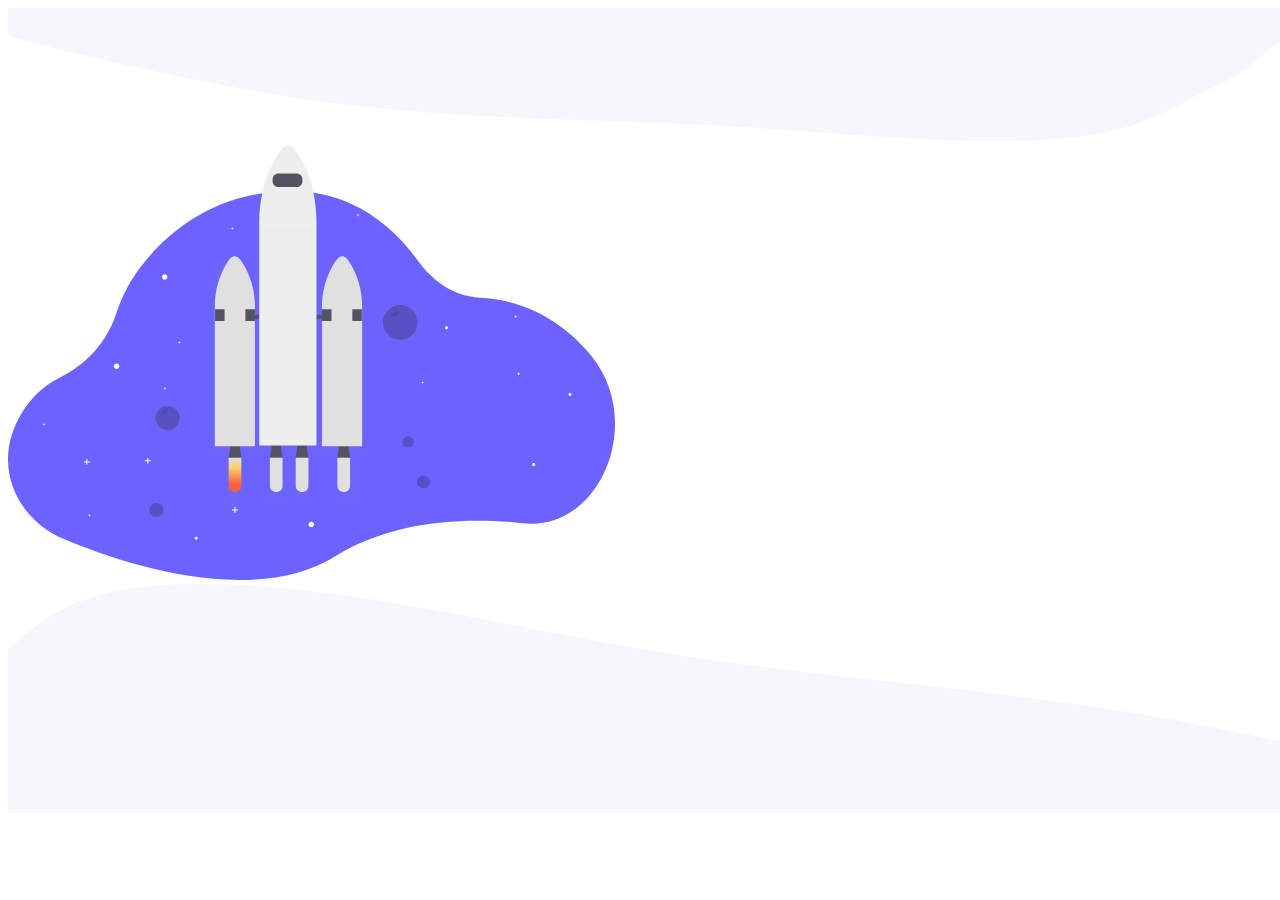
==== index.html @ 5edd7fac "start project" ====
<!DOCTYPE html>
<html lang="en">

<head>
  <meta charset="UTF-8">
  <meta name="viewport" content="width=device-width, initial-scale=1.0">
  <title>Countdown</title>
</head>

<body>
  <div class="container">
    <div class="top_image">
      <img src="./assets/top-image.svg" alt="imagem de sombra topo da página">
    </div>
    <div class="countdown">

    </div>
    <div class="image_foguete">
      <img src="./assets/rocket.svg" alt="imagem foguete cinza com funto azul">
    </div>
    <div class="bottom_image">
      <img src="./assets/bottom-image.svg" alt="imagem de sombra rodapé da página">
    </div>

  </div>
</body>

</html>
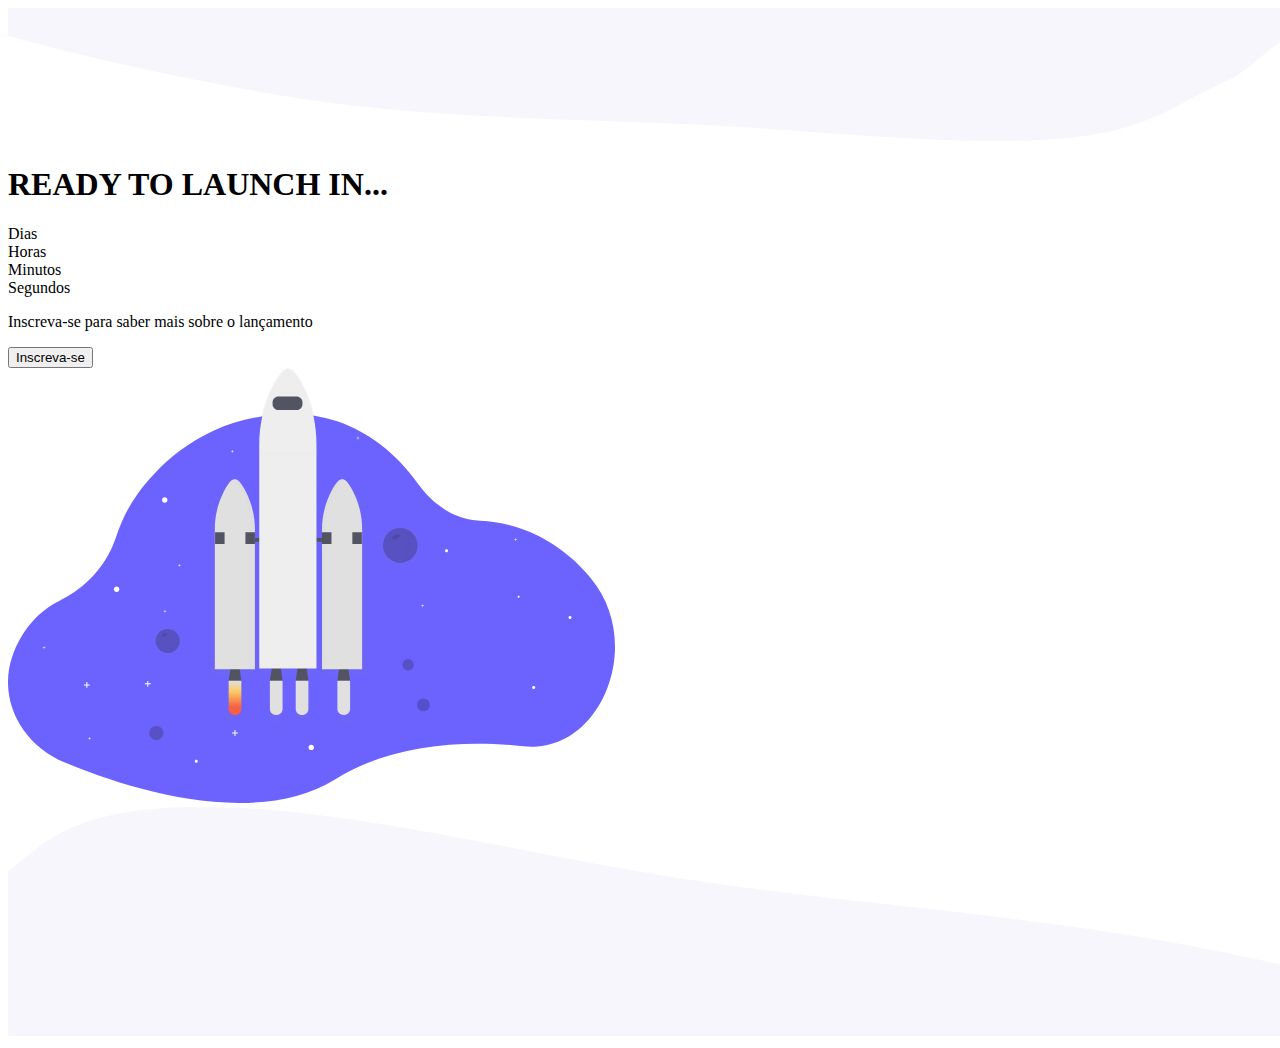
==== commit 779340dc: "end of HTML framework development" ====
--- a/index.html
+++ b/index.html
@@ -4,24 +4,49 @@
 <head>
   <meta charset="UTF-8">
   <meta name="viewport" content="width=device-width, initial-scale=1.0">
+  <link rel="preconnect" href="https://fonts.googleapis.com">
+  <link rel="preconnect" href="https://fonts.gstatic.com" crossorigin>
+  <link
+    href="https://fonts.googleapis.com/css2?family=Poppins:ital,wght@0,100;0,200;0,300;0,400;0,500;0,600;0,700;0,800;0,900;1,100;1,200;1,300;1,400;1,500;1,600;1,700;1,800;1,900&display=swap"
+    rel="stylesheet">
+
   <title>Countdown</title>
 </head>
 
 <body>
-  <div class="container">
+  <div class="background">
     <div class="top_image">
       <img src="./assets/top-image.svg" alt="imagem de sombra topo da página">
     </div>
-    <div class="countdown">
-
-    </div>
-    <div class="image_foguete">
-      <img src="./assets/rocket.svg" alt="imagem foguete cinza com funto azul">
+    <div class="container">
+      <div class="countdown" id="countdown">
+        <h1>READY TO LAUNCH IN...</h1>
+        <div class="time-box">
+          <span id="days"></span>
+          <span class="text">Dias</span>
+        </div>
+        <div class="time-box">
+          <span id="hours"></span>
+          <span class="text">Horas</span>
+        </div>
+        <div class="time-box">
+          <span id="minutes"></span>
+          <span class="text">Minutos</span>
+        </div>
+        <div class="time-box">
+          <span id="seconds"></span>
+          <span class="text">Segundos</span>
+        </div>
+        <p>Inscreva-se para saber mais sobre o lançamento</p>
+        <button class="subscribe_button">Inscreva-se</button>
+      </div>
+      <div class="image_foguete">
+        <img src="./assets/rocket.svg" alt="imagem foguete cinza com funto azul">
+      </div>
     </div>
     <div class="bottom_image">
       <img src="./assets/bottom-image.svg" alt="imagem de sombra rodapé da página">
     </div>
-
   </div>
 </body>
 
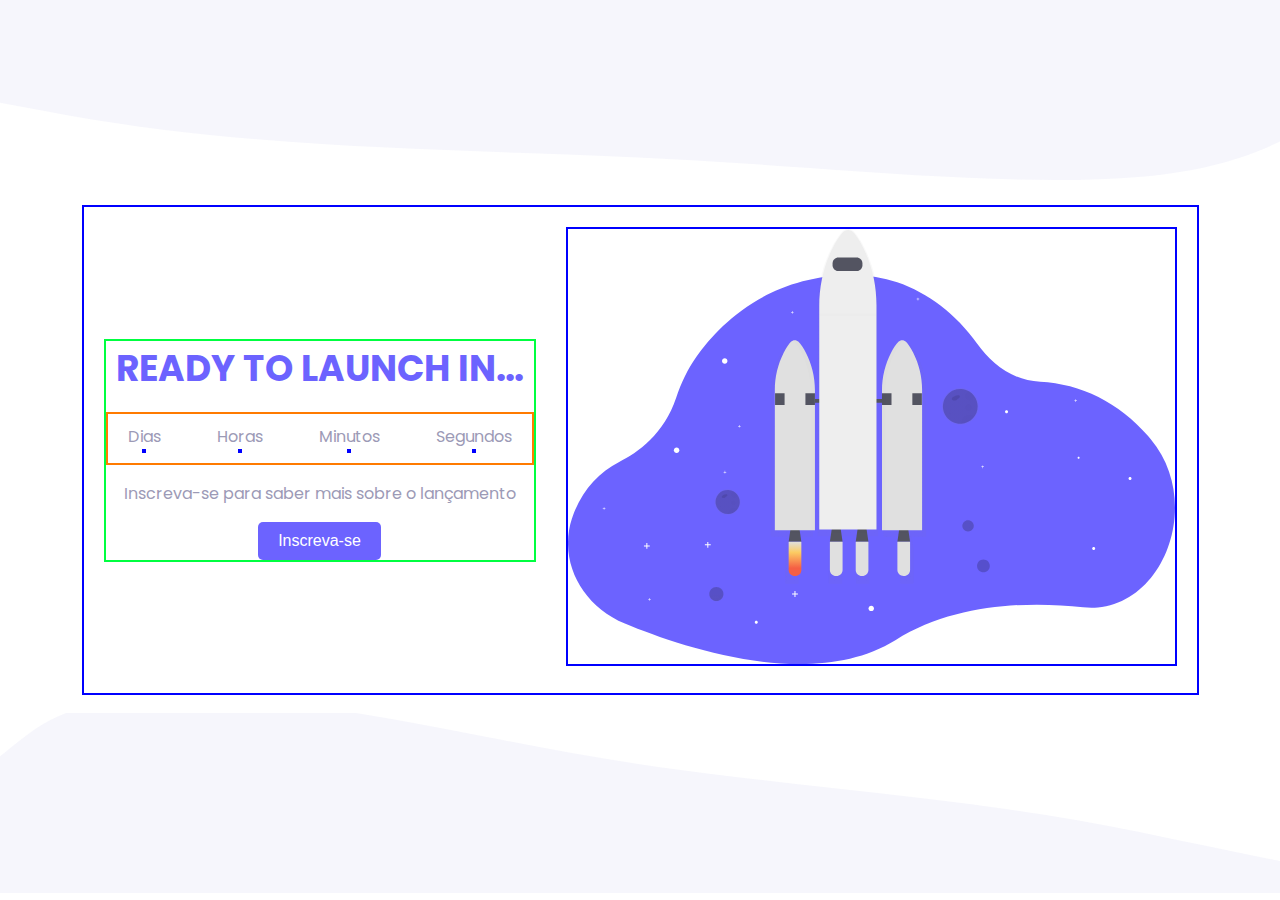
==== commit e2e2df9e: "start of applying styles" ====
--- a/index.html
+++ b/index.html
@@ -9,6 +9,7 @@
   <link
     href="https://fonts.googleapis.com/css2?family=Poppins:ital,wght@0,100;0,200;0,300;0,400;0,500;0,600;0,700;0,800;0,900;1,100;1,200;1,300;1,400;1,500;1,600;1,700;1,800;1,900&display=swap"
     rel="stylesheet">
+  <link rel="stylesheet" href="style.css">
 
   <title>Countdown</title>
 </head>
@@ -21,21 +22,23 @@
     <div class="container">
       <div class="countdown" id="countdown">
         <h1>READY TO LAUNCH IN...</h1>
-        <div class="time-box">
-          <span id="days"></span>
-          <span class="text">Dias</span>
-        </div>
-        <div class="time-box">
-          <span id="hours"></span>
-          <span class="text">Horas</span>
-        </div>
-        <div class="time-box">
-          <span id="minutes"></span>
-          <span class="text">Minutos</span>
-        </div>
-        <div class="time-box">
-          <span id="seconds"></span>
-          <span class="text">Segundos</span>
+        <div class="time-box-container">
+          <div class="time-box">
+            <p class="text">Dias</p>
+            <span id="days"></span>
+          </div>
+          <div class="time-box">
+            <p class="text">Horas</p>
+            <span id="hours"></span>
+          </div>
+          <div class="time-box">
+            <p class="text">Minutos</p>
+            <span id="minutes"></span>
+          </div>
+          <div class="time-box">
+            <p class="text">Segundos</p>
+            <span id="seconds"></span>
+          </div>
         </div>
         <p>Inscreva-se para saber mais sobre o lançamento</p>
         <button class="subscribe_button">Inscreva-se</button>
--- a/style.css
+++ b/style.css
@@ -0,0 +1,143 @@
+* {
+  margin: 0;
+  padding: 0;
+  box-sizing: border-box;
+}
+
+:root {
+  --background: #FFFFFF;
+  --black: #4D4C59;
+  --purple: #6C63FF;
+	--light-grey: #C8C8C8;
+  --text-color: #9C9AB6;
+
+  font-family: "Poppins", sans-serif;
+  font-weight: 300, 400, 500;
+}
+
+body {
+  background-color: var(--background);
+  margin: 0;
+  padding: 0;
+}
+
+.background { 
+  display: flex;
+  justify-content: center;
+  align-items: center;
+  height: 100vh;
+  position: relative;
+  overflow: hidden;
+  z-index: 1;
+}
+
+.top_image img, .bottom_image img {
+  width: 100%;
+  height: 20vh; /* 20% da altura da viewport */
+  object-fit: cover; /* Para garantir que a imagem se ajuste bem dentro do contêiner */
+}
+
+.top_image {
+  width: 100%;
+  position: absolute;
+  top: 0;
+  left: 0;
+  z-index: 0;
+}
+
+.bottom_image {
+  width: 100%;
+  position: absolute;
+  bottom: 0;
+  left: 0;
+  z-index: 0;
+}
+
+.container {
+  border: 2px solid blue;
+  
+  display: flex;
+  justify-content: space-between;
+  align-items: center;
+  padding: 20px;
+  z-index: 1;
+  max-width: 90%; /* Ajuste conforme necessário */
+  background-color: rgba(255, 255, 255, 0.521); /* Fundo transparente para contraste */
+  flex-wrap: wrap;
+}
+
+.countdown {
+  border: 2px solid rgb(0, 255, 64);
+
+  display: flex;
+  flex-direction: column;
+  align-items: center;
+  gap: 1rem;
+  margin-right: 30px;
+
+  flex-basis: 0;
+  flex-grow: 1;
+  min-width: 200px;
+}
+
+.countdown h1 {
+  color: var(--purple);
+  font-weight: bold;
+  font-size: 2.25rem; /*36px*/
+}
+
+.time-box-container {
+  border: 2px solid rgb(255, 123, 0);
+
+
+  display: flex;
+  gap: 1rem;
+
+}
+
+.time-box {
+  display: flex;
+  flex-direction: column;
+  align-items: center;
+  padding: 10px 20px;
+
+  flex-basis: 0;
+  flex-grow: 1;
+ 
+}
+
+.time-box span {
+  border: 2px solid blue;
+
+  color: var(--black);
+  font-weight: 400;
+  font-size: 4.5rem; /*72px*/
+}
+
+.time-box p {
+  color: var(--light-grey);
+  font-weight: 300;
+  font-size: 1rem; /*16px*/
+}
+
+.countdown p {
+  color: var(--text-color);
+  font-weight: 400;
+  font-size: 1rem; /*16px*/
+}
+
+.countdown button {
+  padding: 10px 20px;
+  background: var(--purple);
+  color: #fff;
+  border: none;
+  border-radius: 5px;
+  cursor: pointer;
+  font-size: 1rem;
+}
+
+.image_foguete img {
+  border: 2px solid blue;
+
+  width: 100%; 
+}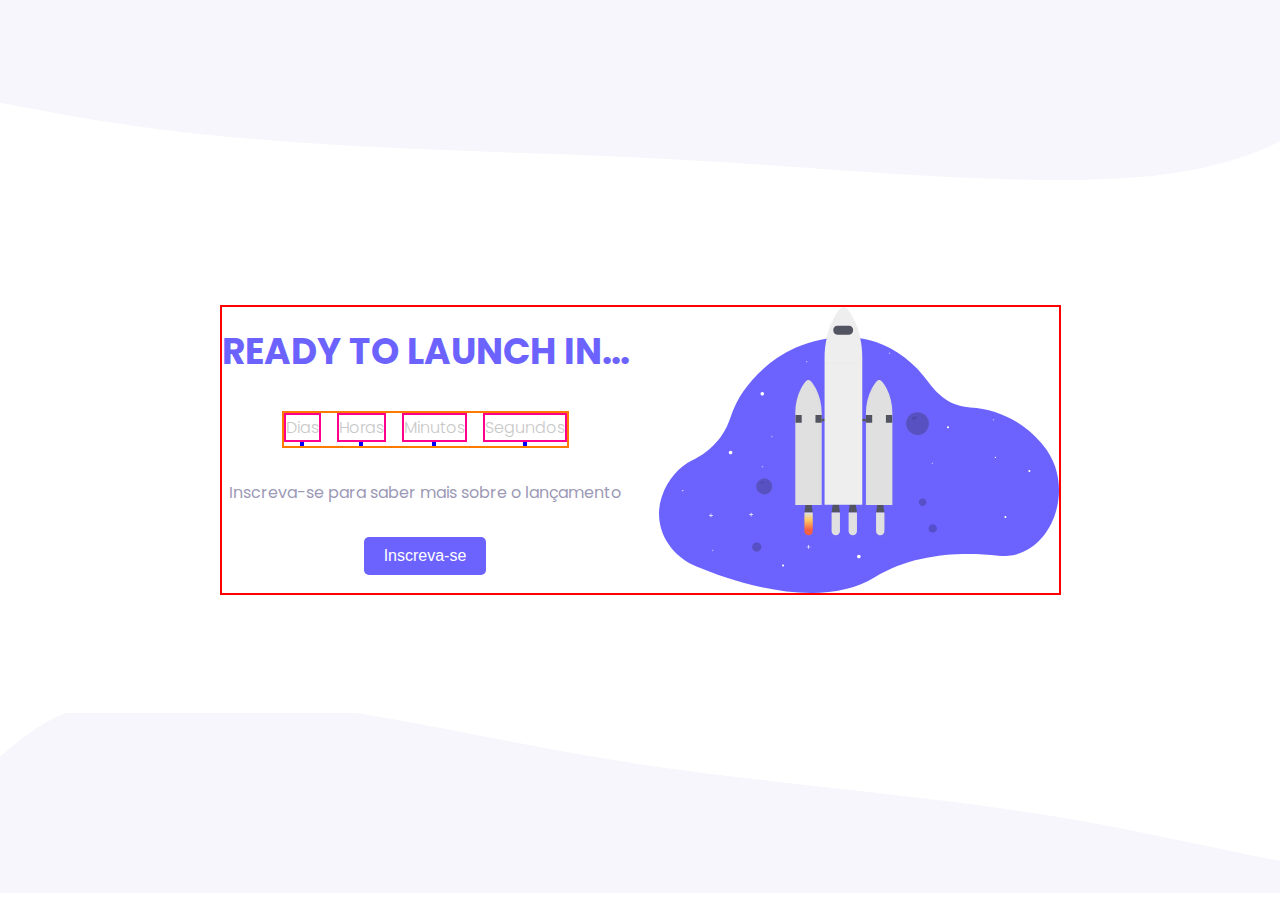
==== commit ed66dafb: "Style adjustments in the container" ====
--- a/index.html
+++ b/index.html
@@ -40,7 +40,7 @@
             <span id="seconds"></span>
           </div>
         </div>
-        <p>Inscreva-se para saber mais sobre o lançamento</p>
+        <h2>Inscreva-se para saber mais sobre o lançamento</h2>
         <button class="subscribe_button">Inscreva-se</button>
       </div>
       <div class="image_foguete">
--- a/style.css
+++ b/style.css
@@ -54,30 +54,20 @@
 }
 
 .container {
-  border: 2px solid blue;
-  
+  border: 2px solid red;
   display: flex;
   justify-content: space-between;
   align-items: center;
-  padding: 20px;
   z-index: 1;
-  max-width: 90%; /* Ajuste conforme necessário */
-  background-color: rgba(255, 255, 255, 0.521); /* Fundo transparente para contraste */
-  flex-wrap: wrap;
+  background-color: rgba(255, 255, 255, 0.349); /* Fundo transparente para contraste */
 }
 
 .countdown {
-  border: 2px solid rgb(0, 255, 64);
-
   display: flex;
   flex-direction: column;
   align-items: center;
-  gap: 1rem;
+  gap: 2rem; /*24px*/
   margin-right: 30px;
-
-  flex-basis: 0;
-  flex-grow: 1;
-  min-width: 200px;
 }
 
 .countdown h1 {
@@ -89,55 +79,55 @@
 .time-box-container {
   border: 2px solid rgb(255, 123, 0);
 
-
   display: flex;
   gap: 1rem;
-
 }
 
 .time-box {
   display: flex;
   flex-direction: column;
   align-items: center;
-  padding: 10px 20px;
+}
 
-  flex-basis: 0;
-  flex-grow: 1;
- 
+.time-box p {
+  border: 2px solid rgb(255, 0, 140);
+
+  color: var(--light-grey);
+  font-weight: 300;
+  font-size: 1rem; /*16px*/
 }
 
 .time-box span {
   border: 2px solid blue;
-
+  
   color: var(--black);
   font-weight: 400;
   font-size: 4.5rem; /*72px*/
 }
 
-.time-box p {
-  color: var(--light-grey);
-  font-weight: 300;
-  font-size: 1rem; /*16px*/
-}
-
-.countdown p {
+.countdown h2 {
   color: var(--text-color);
   font-weight: 400;
   font-size: 1rem; /*16px*/
 }
 
 .countdown button {
-  padding: 10px 20px;
   background: var(--purple);
   color: #fff;
+  padding: 10px 20px;
+  font-size: 1rem;
+  border-radius: 5px;
   border: none;
-  border-radius: 5px;
   cursor: pointer;
-  font-size: 1rem;
+}
+
+.image_foguete {
+  display: flex;
+  justify-content: center;
+  align-items: center;
 }
 
 .image_foguete img {
-  border: 2px solid blue;
-
-  width: 100%; 
+  max-width: 400px;
+  width: 100%;
 }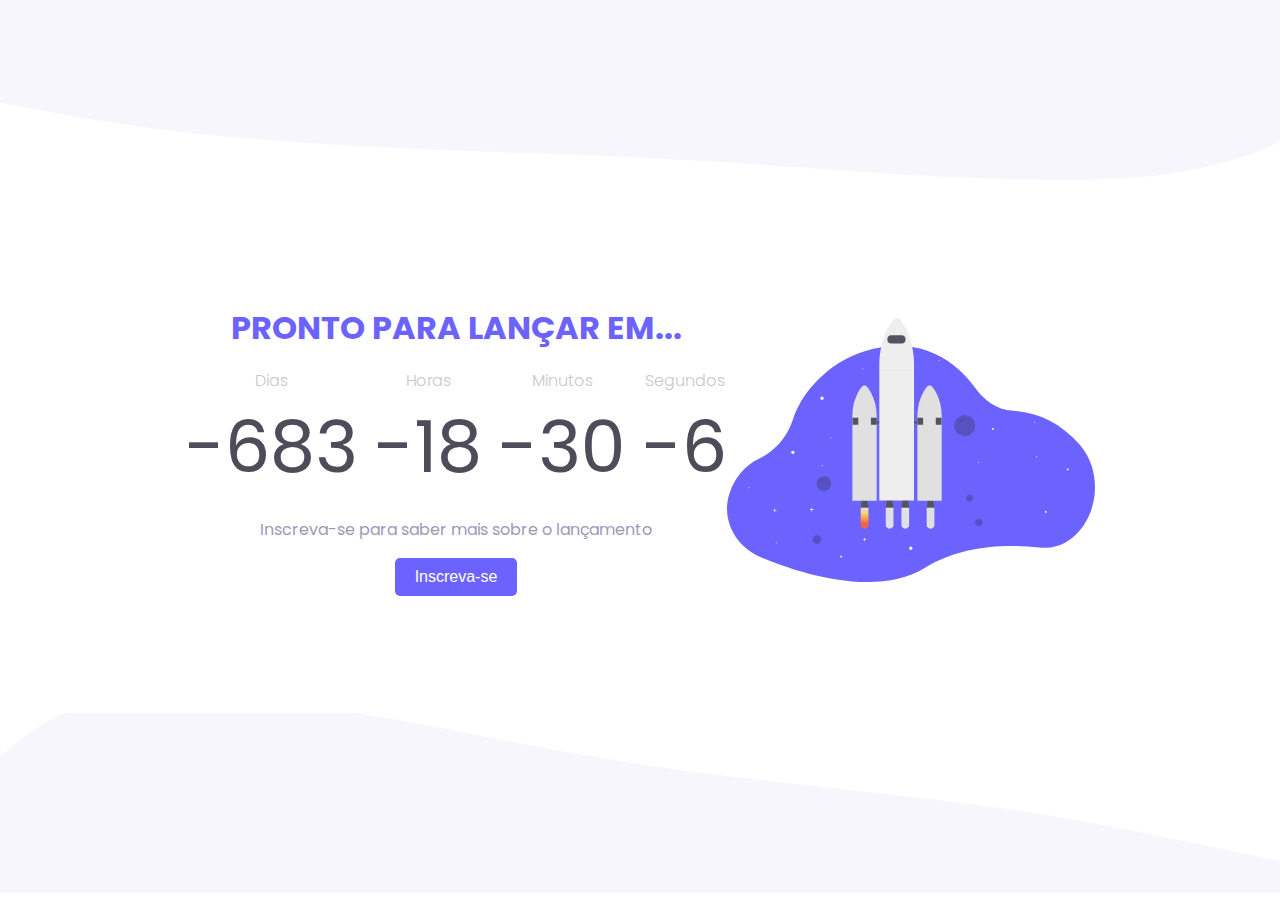
==== commit 7fdbefa8: "application of the counting script" ====
--- a/index.html
+++ b/index.html
@@ -10,6 +10,7 @@
     href="https://fonts.googleapis.com/css2?family=Poppins:ital,wght@0,100;0,200;0,300;0,400;0,500;0,600;0,700;0,800;0,900;1,100;1,200;1,300;1,400;1,500;1,600;1,700;1,800;1,900&display=swap"
     rel="stylesheet">
   <link rel="stylesheet" href="style.css">
+  <script src="countdown.js"></script>
 
   <title>Countdown</title>
 </head>
@@ -21,7 +22,7 @@
     </div>
     <div class="container">
       <div class="countdown" id="countdown">
-        <h1>READY TO LAUNCH IN...</h1>
+        <h1>PRONTO PARA LANÇAR EM...</h1>
         <div class="time-box-container">
           <div class="time-box">
             <p class="text">Dias</p>
--- a/style.css
+++ b/style.css
@@ -21,7 +21,7 @@
   padding: 0;
 }
 
-.background { 
+.background {
   display: flex;
   justify-content: center;
   align-items: center;
@@ -54,31 +54,35 @@
 }
 
 .container {
-  border: 2px solid red;
+  width: 100%;
+  max-width: 950px;
+  height: 50%;
+  max-height: 530px;
+
   display: flex;
   justify-content: space-between;
   align-items: center;
+  padding: 20px; /* Adiciona padding interno */
   z-index: 1;
   background-color: rgba(255, 255, 255, 0.349); /* Fundo transparente para contraste */
+  box-sizing: border-box; /* Inclui padding e borda no tamanho total */
 }
 
 .countdown {
   display: flex;
   flex-direction: column;
   align-items: center;
-  gap: 2rem; /*24px*/
-  margin-right: 30px;
+  gap: 1rem; /*16px*/
+  flex: 1; /* Faz o countdown ocupar o máximo de espaço possível */
 }
 
 .countdown h1 {
   color: var(--purple);
   font-weight: bold;
-  font-size: 2.25rem; /*36px*/
+  font-size: 2rem; /*32px*/
 }
 
 .time-box-container {
-  border: 2px solid rgb(255, 123, 0);
-
   display: flex;
   gap: 1rem;
 }
@@ -90,16 +94,12 @@
 }
 
 .time-box p {
-  border: 2px solid rgb(255, 0, 140);
-
   color: var(--light-grey);
   font-weight: 300;
   font-size: 1rem; /*16px*/
 }
 
 .time-box span {
-  border: 2px solid blue;
-  
   color: var(--black);
   font-weight: 400;
   font-size: 4.5rem; /*72px*/
@@ -125,9 +125,15 @@
   display: flex;
   justify-content: center;
   align-items: center;
+  flex: 1; /* Faz a imagem foguete ocupar o máximo de espaço possível */
 }
 
 .image_foguete img {
   max-width: 400px;
   width: 100%;
-}+}
+
+.image_foguete {
+  position: relative;
+  z-index: -1;
+}
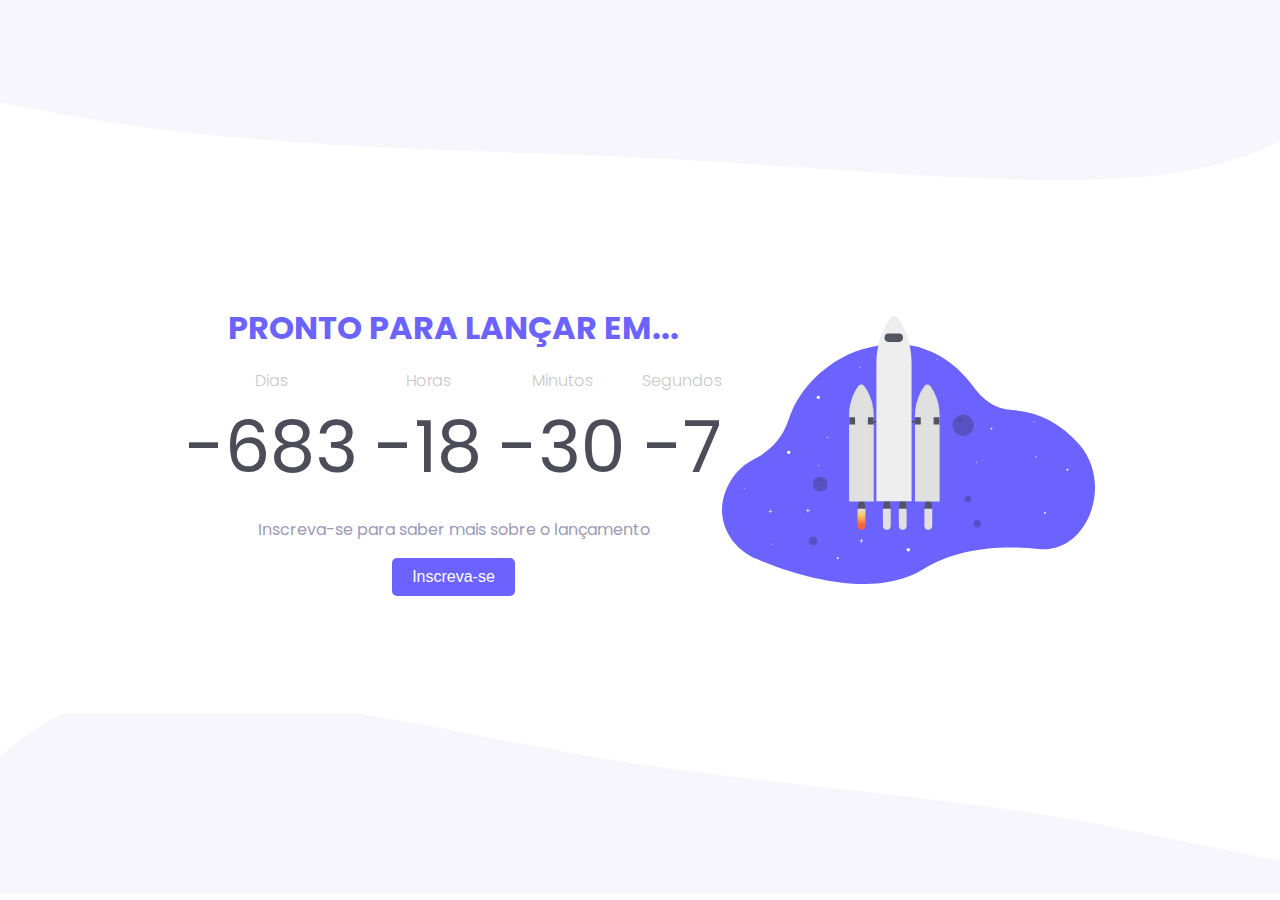
==== commit c2195050: "added a modal for when the user clicks the "Inscreva-se" button." ====
--- a/index.html
+++ b/index.html
@@ -43,6 +43,20 @@
         </div>
         <h2>Inscreva-se para saber mais sobre o lançamento</h2>
         <button class="subscribe_button">Inscreva-se</button>
+        <!--Modal-->
+        <div id="subscribe_modal" class="modal">
+          <div class="content_modal">
+            <span class="close">&times;</span>
+            <h2>Inscreva-se para o Lançamento</h2>
+            <form id="subscribe_form">
+              <label for="name">Nome:</label>
+              <input type="text" id="name" name="name" required>
+              <label for="email">Email:</label>
+              <input type="email" id="email" name="email" required>
+              <button class="submit_button" type="submit">Enviar</button>
+            </form>
+          </div>
+        </div>
       </div>
       <div class="image_foguete">
         <img src="./assets/rocket.svg" alt="imagem foguete cinza com funto azul">
--- a/style.css
+++ b/style.css
@@ -111,7 +111,7 @@
   font-size: 1rem; /*16px*/
 }
 
-.countdown button {
+.subscribe_button {
   background: var(--purple);
   color: #fff;
   padding: 10px 20px;
@@ -121,6 +121,84 @@
   cursor: pointer;
 }
 
+.subscribe_button:hover {
+  transform: scale(1.3);
+}
+
+.modal {
+  display: none; 
+  position: fixed;
+  z-index: 1;
+  left: 0;
+  top: 0;
+  width: 100%; 
+  height: 100%; 
+  overflow: auto; 
+  background-color: rgba(60, 29, 197, 0.253); 
+}
+
+.content_modal {
+  background-color: #fefefe;
+  margin: auto;
+  padding: 20px;
+  border: 1px solid #888;
+  width: 80%;
+}
+
+.content_modal h2 {
+  color: var(--text-color);
+  font-weight: 400;
+  font-size: 1.5rem; /*16px*/
+  text-align: center;
+}
+
+.close {
+  color: var(--black);
+  float: right;
+  font-size: 28px;
+  font-weight: bold;
+}
+
+.close:hover,
+.close:focus {
+  color: var(--purple);
+  text-decoration: none;
+  cursor: pointer;
+  transform: scale(1.3);
+}
+
+form {
+  display: flex;
+  flex-direction: column;
+}
+
+form label, form input {
+  margin-bottom: 10px;
+}
+
+form input {
+  padding: 10px;
+  font-size: 16px;
+  width: 100%;
+}
+
+.submit_button {
+  background: var(--purple);
+  color: #fff;
+  width: 130px;
+  padding: 10px 20px;
+  font-size: 1rem;
+  border-radius: 5px;
+  border: none;
+  cursor: pointer;
+  align-self: center;
+  margin-top: 5px;
+}
+
+.submit_button:hover {
+  transform: scale(1.3);
+}
+
 .image_foguete {
   display: flex;
   justify-content: center;
@@ -137,3 +215,59 @@
   position: relative;
   z-index: -1;
 }
+
+/* media queries */
+@media only screen and (max-width: 940px) {
+
+  .container {
+    flex-direction: row;
+    justify-content: center;
+    align-items: center;
+  }
+
+  .countdown {
+    flex: none;
+    margin-right: 1rem;
+  }
+
+  .countdown h1 {
+    font-size: 1.5rem;
+  }
+
+  .time-box span {
+    font-size: 2rem;
+  }
+
+  .image_foguete {
+    flex: none;
+  }
+}
+
+@media only screen and (max-width: 800px) {
+
+  .countdown h2 {
+    font-size: 0.87rem;
+  }
+
+  .image_foguete {
+    flex: none;
+    max-width: 300px;
+    width: 100%;
+  }
+}
+
+@media only screen and (max-width: 390px) {
+
+  .container {
+    flex-direction: column;
+    justify-content: center;
+    align-items: center;
+  }
+
+  .countdown {
+    flex: none;
+    margin: 0;
+    margin-bottom: 1.5rem;
+  }
+
+}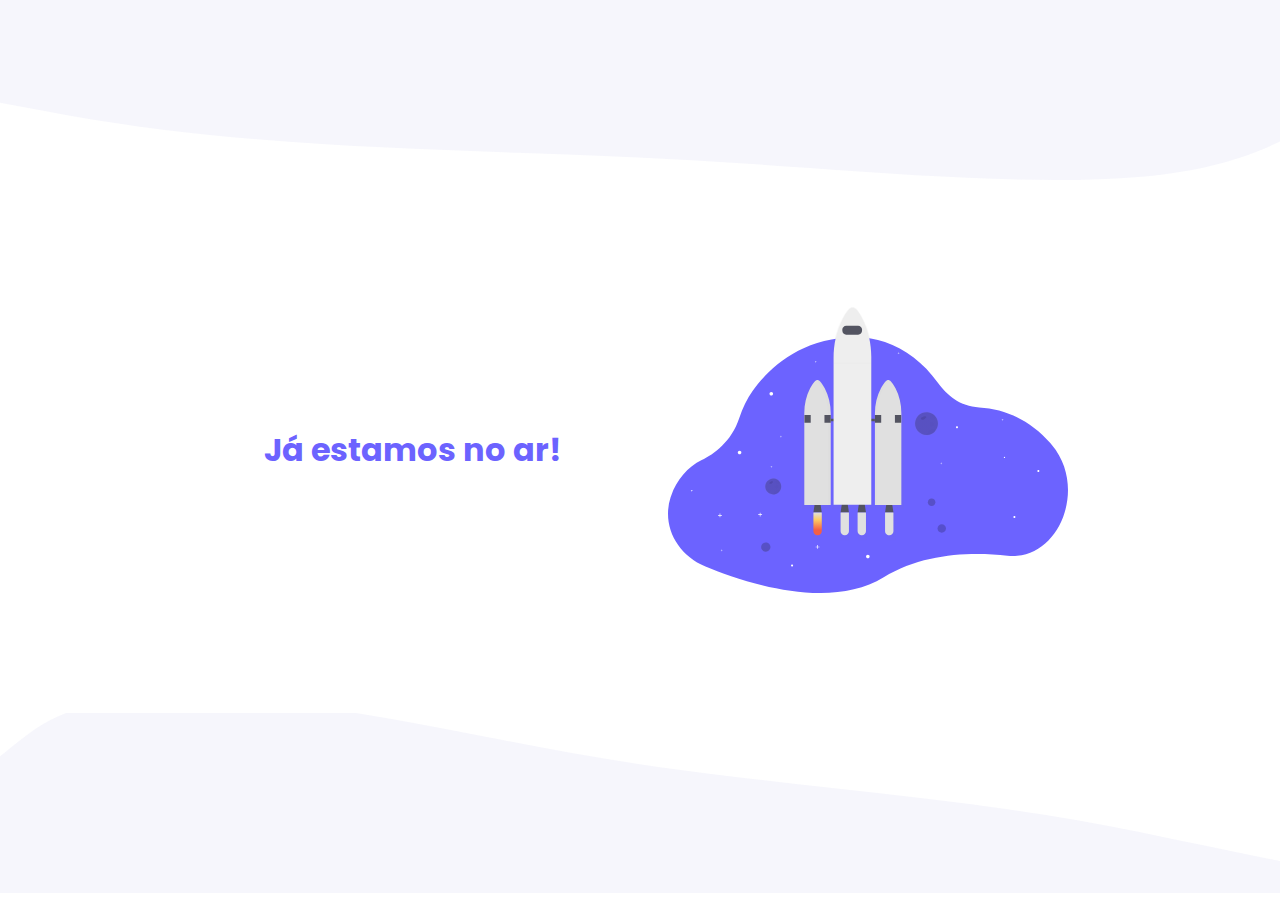
==== commit a5711025: "script application in modal" ====
--- a/index.html
+++ b/index.html
@@ -10,7 +10,6 @@
     href="https://fonts.googleapis.com/css2?family=Poppins:ital,wght@0,100;0,200;0,300;0,400;0,500;0,600;0,700;0,800;0,900;1,100;1,200;1,300;1,400;1,500;1,600;1,700;1,800;1,900&display=swap"
     rel="stylesheet">
   <link rel="stylesheet" href="style.css">
-  <script src="countdown.js"></script>
 
   <title>Countdown</title>
 </head>
@@ -42,11 +41,11 @@
           </div>
         </div>
         <h2>Inscreva-se para saber mais sobre o lançamento</h2>
-        <button class="subscribe_button">Inscreva-se</button>
+        <button class="subscribe_button" onclick="toggleModal()"> Inscreva-se</button>
         <!--Modal-->
         <div id="subscribe_modal" class="modal">
           <div class="content_modal">
-            <span class="close">&times;</span>
+            <span class="close" onclick="toggleModal()">&times;</span>
             <h2>Inscreva-se para o Lançamento</h2>
             <form id="subscribe_form">
               <label for="name">Nome:</label>
@@ -66,6 +65,7 @@
       <img src="./assets/bottom-image.svg" alt="imagem de sombra rodapé da página">
     </div>
   </div>
+  <script src="countdown.js"></script>
 </body>
 
 </html>